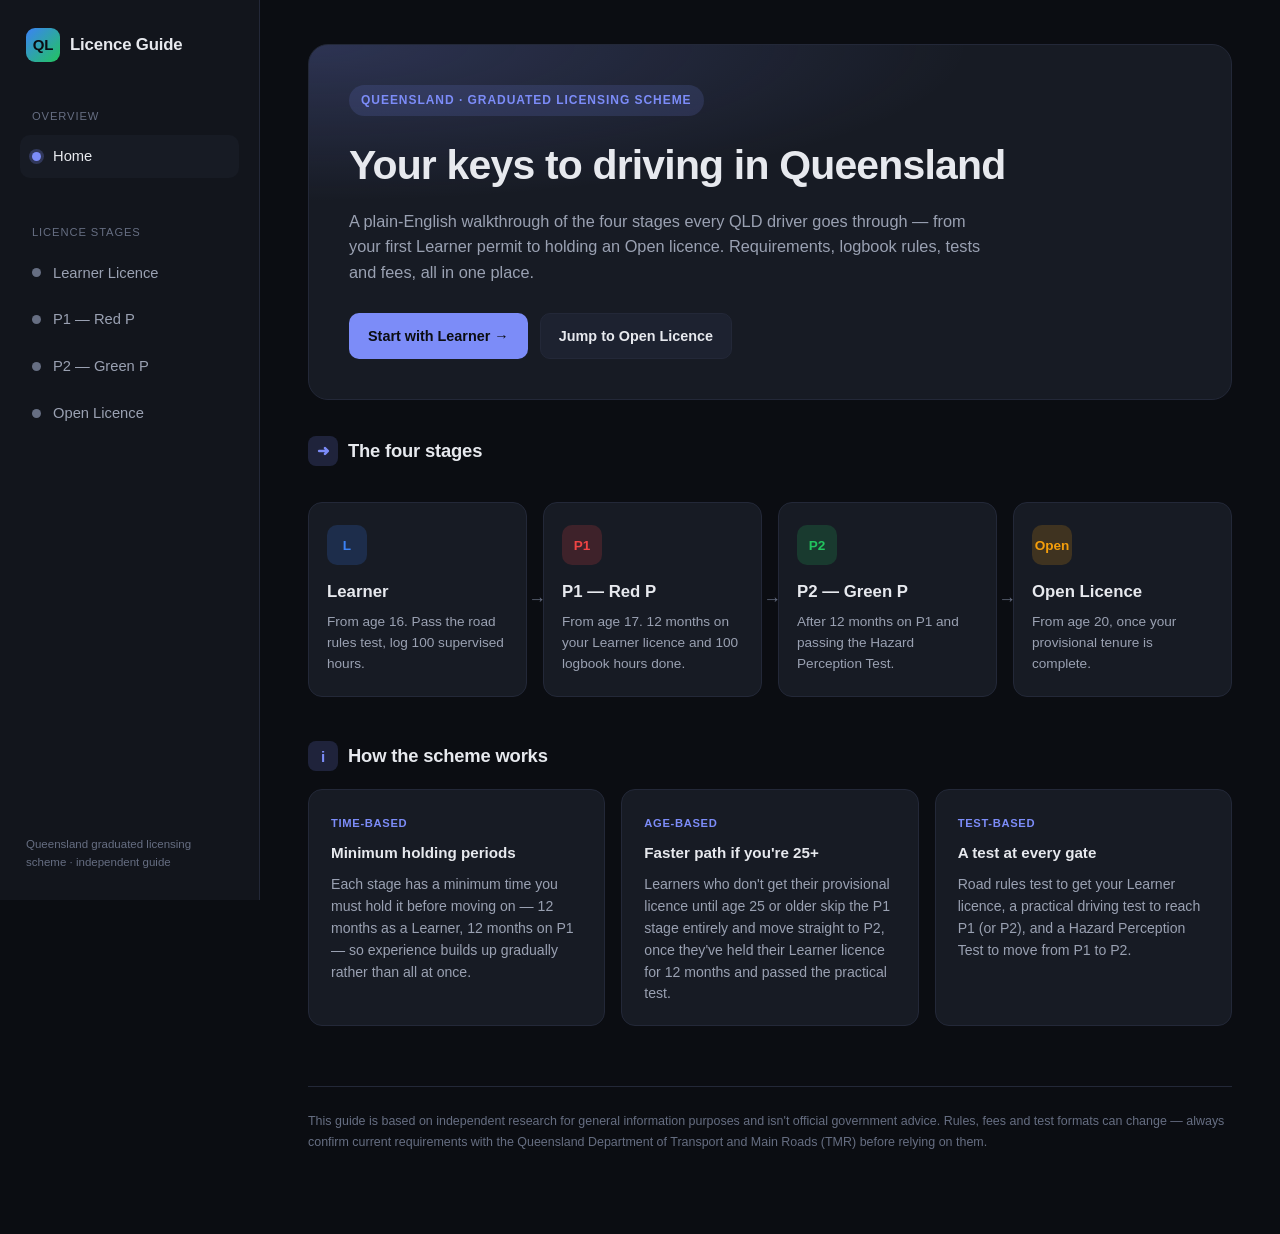
==== index.html @ 01618255 "Add QLD driver licence guide static site Multi-page site covering Learner, P1, P2, and Open licence " ====
<!DOCTYPE html>
<html lang="en">
<head>
<meta charset="UTF-8" />
<meta name="viewport" content="width=device-width, initial-scale=1.0" />
<title>QLD Driver Licence Guide</title>
<link rel="stylesheet" href="assets/css/style.css" />
</head>
<body>

<div class="mobile-topbar">
  <div class="brand"><span class="brand-mark">QL</span> Licence Guide</div>
  <button class="nav-toggle" aria-label="Open menu">☰</button>
</div>
<div class="scrim"></div>

<nav class="sidebar">
  <div class="brand"><span class="brand-mark">QL</span> Licence Guide</div>
  <div class="nav-group">
    <div class="nav-label">Overview</div>
    <a class="nav-link active" href="index.html"><span class="nav-dot"></span>Home</a>
  </div>
  <div class="nav-group">
    <div class="nav-label">Licence Stages</div>
    <a class="nav-link" data-color="learner" href="learner.html"><span class="nav-dot"></span>Learner Licence</a>
    <a class="nav-link" data-color="p1" href="p1.html"><span class="nav-dot"></span>P1 &mdash; Red P</a>
    <a class="nav-link" data-color="p2" href="p2.html"><span class="nav-dot"></span>P2 &mdash; Green P</a>
    <a class="nav-link" data-color="open" href="open.html"><span class="nav-dot"></span>Open Licence</a>
  </div>
  <div class="sidebar-footer">Queensland graduated licensing scheme &middot; independent guide</div>
</nav>

<main class="main">

  <section class="hero">
    <span class="hero-eyebrow">Queensland &middot; Graduated Licensing Scheme</span>
    <h1>Your keys to driving in Queensland</h1>
    <p class="lead">A plain-English walkthrough of the four stages every QLD driver goes through — from your first Learner permit to holding an Open licence. Requirements, logbook rules, tests and fees, all in one place.</p>
    <div class="hero-actions">
      <a class="btn btn-primary" href="learner.html">Start with Learner &rarr;</a>
      <a class="btn btn-ghost" href="open.html">Jump to Open Licence</a>
    </div>
  </section>

  <section class="section">
    <h2 class="section-title"><span class="icon">➜</span>The four stages</h2>
    <div class="journey">
      <a class="journey-step" style="--step-color: var(--accent-learner)" href="learner.html">
        <div class="badge">L</div>
        <h3>Learner</h3>
        <p>From age 16. Pass the road rules test, log 100 supervised hours.</p>
        <span class="arrow">&rarr;</span>
      </a>
      <a class="journey-step" style="--step-color: var(--accent-p1)" href="p1.html">
        <div class="badge">P1</div>
        <h3>P1 &mdash; Red P</h3>
        <p>From age 17. 12 months on your Learner licence and 100 logbook hours done.</p>
        <span class="arrow">&rarr;</span>
      </a>
      <a class="journey-step" style="--step-color: var(--accent-p2)" href="p2.html">
        <div class="badge">P2</div>
        <h3>P2 &mdash; Green P</h3>
        <p>After 12 months on P1 and passing the Hazard Perception Test.</p>
        <span class="arrow">&rarr;</span>
      </a>
      <a class="journey-step" style="--step-color: var(--accent-open)" href="open.html">
        <div class="badge">Open</div>
        <h3>Open Licence</h3>
        <p>From age 20, once your provisional tenure is complete.</p>
      </a>
    </div>
  </section>

  <section class="section">
    <h2 class="section-title"><span class="icon">i</span>How the scheme works</h2>
    <div class="card-grid">
      <div class="card">
        <span class="tag">Time-based</span>
        <h4>Minimum holding periods</h4>
        <p>Each stage has a minimum time you must hold it before moving on — 12 months as a Learner, 12 months on P1 — so experience builds up gradually rather than all at once.</p>
      </div>
      <div class="card">
        <span class="tag">Age-based</span>
        <h4>Faster path if you're 25+</h4>
        <p>Learners who don't get their provisional licence until age 25 or older skip the P1 stage entirely and move straight to P2, once they've held their Learner licence for 12 months and passed the practical test.</p>
      </div>
      <div class="card">
        <span class="tag">Test-based</span>
        <h4>A test at every gate</h4>
        <p>Road rules test to get your Learner licence, a practical driving test to reach P1 (or P2), and a Hazard Perception Test to move from P1 to P2.</p>
      </div>
    </div>
  </section>

  <footer class="site-footer">
    This guide is based on independent research for general information purposes and isn't official government advice. Rules, fees and test formats can change — always confirm current requirements with the Queensland Department of Transport and Main Roads (TMR) before relying on them.
  </footer>

</main>

<script src="assets/js/main.js"></script>
</body>
</html>
---- assets/css/style.css ----
:root {
  --bg: #0b0d12;
  --bg-elevated: #12151c;
  --card: #171b24;
  --card-hover: #1d2230;
  --border: #232838;
  --text: #e7e9ee;
  --text-dim: #9aa1b2;
  --text-faint: #666e82;

  --accent-home: #7c8cf8;
  --accent-learner: #3b82f6;
  --accent-p1: #ef4444;
  --accent-p2: #22c55e;
  --accent-open: #f59e0b;

  --accent: var(--accent-home);
  --radius: 14px;
}

* { box-sizing: border-box; }

html, body {
  margin: 0;
  padding: 0;
}

body {
  background: var(--bg);
  color: var(--text);
  font-family: "Inter", -apple-system, BlinkMacSystemFont, "Segoe UI", Roboto, Helvetica, Arial, sans-serif;
  line-height: 1.55;
  display: flex;
  min-height: 100vh;
}

a { color: inherit; text-decoration: none; }

/* ---------- Layout ---------- */

.sidebar {
  width: 260px;
  flex-shrink: 0;
  background: var(--bg-elevated);
  border-right: 1px solid var(--border);
  padding: 28px 20px;
  position: fixed;
  top: 0;
  left: 0;
  bottom: 0;
  display: flex;
  flex-direction: column;
  gap: 32px;
  z-index: 40;
  transition: transform 0.25s ease;
}

.brand {
  display: flex;
  align-items: center;
  gap: 10px;
  font-weight: 700;
  font-size: 1.05rem;
  letter-spacing: -0.01em;
  padding: 0 6px;
}

.brand-mark {
  width: 34px;
  height: 34px;
  border-radius: 9px;
  background: linear-gradient(135deg, var(--accent-learner), var(--accent-p2));
  display: flex;
  align-items: center;
  justify-content: center;
  font-size: 15px;
  font-weight: 800;
  color: #0b0d12;
  flex-shrink: 0;
}

.nav-group { display: flex; flex-direction: column; gap: 4px; }

.nav-label {
  font-size: 0.7rem;
  text-transform: uppercase;
  letter-spacing: 0.08em;
  color: var(--text-faint);
  padding: 0 12px;
  margin: 14px 0 6px;
}

.nav-link {
  display: flex;
  align-items: center;
  gap: 12px;
  padding: 10px 12px;
  border-radius: 10px;
  color: var(--text-dim);
  font-size: 0.92rem;
  font-weight: 500;
  transition: background 0.15s ease, color 0.15s ease;
}

.nav-link:hover { background: var(--card-hover); color: var(--text); }

.nav-link.active {
  background: var(--card);
  color: var(--text);
}

.nav-dot {
  width: 9px;
  height: 9px;
  border-radius: 50%;
  flex-shrink: 0;
  background: var(--text-faint);
}

.nav-link.active .nav-dot { background: var(--dot, var(--accent-home)); box-shadow: 0 0 0 3px color-mix(in srgb, var(--dot, var(--accent-home)) 25%, transparent); }
.nav-link[data-color="learner"] { --dot: var(--accent-learner); }
.nav-link[data-color="p1"] { --dot: var(--accent-p1); }
.nav-link[data-color="p2"] { --dot: var(--accent-p2); }
.nav-link[data-color="open"] { --dot: var(--accent-open); }

.sidebar-footer {
  margin-top: auto;
  font-size: 0.72rem;
  color: var(--text-faint);
  padding: 0 6px;
}

.nav-toggle {
  display: none;
}

.main {
  margin-left: 260px;
  flex: 1;
  min-width: 0;
  padding: 44px 48px 80px;
}

.mobile-topbar { display: none; }

/* ---------- Hero ---------- */

.hero {
  border-radius: 20px;
  padding: 40px 40px;
  background:
    radial-gradient(1100px 260px at 0% 0%, color-mix(in srgb, var(--accent) 22%, transparent), transparent 60%),
    var(--card);
  border: 1px solid var(--border);
  margin-bottom: 36px;
  position: relative;
  overflow: hidden;
}

.hero-eyebrow {
  display: inline-flex;
  align-items: center;
  gap: 8px;
  font-size: 0.75rem;
  font-weight: 600;
  text-transform: uppercase;
  letter-spacing: 0.08em;
  color: var(--accent);
  background: color-mix(in srgb, var(--accent) 15%, transparent);
  padding: 6px 12px;
  border-radius: 999px;
  margin-bottom: 18px;
}

.hero h1 {
  font-size: clamp(1.8rem, 3.2vw, 2.6rem);
  margin: 0 0 12px;
  letter-spacing: -0.02em;
}

.hero p.lead {
  color: var(--text-dim);
  max-width: 640px;
  font-size: 1.02rem;
  margin: 0;
}

.stat-row {
  display: flex;
  flex-wrap: wrap;
  gap: 12px;
  margin-top: 26px;
}

.stat-pill {
  background: var(--bg-elevated);
  border: 1px solid var(--border);
  border-radius: 12px;
  padding: 10px 16px;
  min-width: 130px;
}

.stat-pill .num {
  font-size: 1.15rem;
  font-weight: 700;
  color: var(--accent);
}

.stat-pill .label {
  font-size: 0.75rem;
  color: var(--text-faint);
  margin-top: 2px;
}

.hero-actions { display: flex; gap: 12px; margin-top: 28px; flex-wrap: wrap; }

.btn {
  display: inline-flex;
  align-items: center;
  gap: 8px;
  padding: 11px 18px;
  border-radius: 10px;
  font-size: 0.9rem;
  font-weight: 600;
  border: 1px solid var(--border);
}

.btn-primary {
  background: var(--accent);
  color: #0b0d12;
  border-color: transparent;
}

.btn-ghost { background: var(--card-hover); color: var(--text); }

/* ---------- Journey stepper (home page) ---------- */

.journey {
  display: grid;
  grid-template-columns: repeat(4, 1fr);
  gap: 16px;
  margin: 36px 0 44px;
}

.journey-step {
  background: var(--card);
  border: 1px solid var(--border);
  border-radius: var(--radius);
  padding: 22px 18px;
  position: relative;
  transition: transform 0.15s ease, border-color 0.15s ease;
}

.journey-step:hover { transform: translateY(-3px); border-color: color-mix(in srgb, var(--step-color) 50%, var(--border)); }

.journey-step .badge {
  width: 40px;
  height: 40px;
  border-radius: 10px;
  display: flex;
  align-items: center;
  justify-content: center;
  font-weight: 800;
  font-size: 0.85rem;
  background: color-mix(in srgb, var(--step-color) 18%, transparent);
  color: var(--step-color);
  margin-bottom: 14px;
}

.journey-step h3 { margin: 0 0 6px; font-size: 1.05rem; }
.journey-step p { margin: 0; color: var(--text-dim); font-size: 0.85rem; }
.journey-step .arrow { position: absolute; right: -20px; top: 50%; transform: translateY(-50%); color: var(--text-faint); font-size: 1.1rem; }
.journey-step:last-child .arrow { display: none; }

/* ---------- Content sections ---------- */

.section { margin-bottom: 40px; }

.section-title {
  display: flex;
  align-items: center;
  gap: 10px;
  font-size: 1.15rem;
  margin: 0 0 18px;
  letter-spacing: -0.01em;
}

.section-title .icon {
  width: 30px;
  height: 30px;
  border-radius: 8px;
  background: color-mix(in srgb, var(--accent) 18%, transparent);
  color: var(--accent);
  display: flex;
  align-items: center;
  justify-content: center;
  font-size: 0.95rem;
}

.card-grid {
  display: grid;
  grid-template-columns: repeat(auto-fit, minmax(260px, 1fr));
  gap: 16px;
}

.card {
  background: var(--card);
  border: 1px solid var(--border);
  border-radius: var(--radius);
  padding: 20px 22px;
}

.card h4 {
  margin: 0 0 10px;
  font-size: 0.95rem;
  color: var(--text);
}

.card ul { margin: 0; padding-left: 18px; color: var(--text-dim); font-size: 0.88rem; }
.card li { margin-bottom: 6px; }
.card p { color: var(--text-dim); font-size: 0.88rem; margin: 0 0 8px; }
.card p:last-child { margin-bottom: 0; }

.card .tag {
  display: inline-block;
  font-size: 0.7rem;
  font-weight: 700;
  text-transform: uppercase;
  letter-spacing: 0.06em;
  color: var(--accent);
  margin-bottom: 8px;
}

.callout {
  border: 1px solid color-mix(in srgb, var(--accent) 35%, var(--border));
  background: color-mix(in srgb, var(--accent) 10%, var(--card));
  border-radius: var(--radius);
  padding: 18px 20px;
  font-size: 0.9rem;
  color: var(--text);
}

.callout strong { color: var(--accent); }

.two-col {
  display: grid;
  grid-template-columns: 1fr 1fr;
  gap: 16px;
}

.test-breakdown {
  display: grid;
  grid-template-columns: repeat(3, 1fr);
  gap: 14px;
  margin-top: 4px;
}

.test-stat {
  background: var(--bg-elevated);
  border: 1px solid var(--border);
  border-radius: 12px;
  padding: 16px;
  text-align: center;
}

.test-stat .big { font-size: 1.4rem; font-weight: 800; color: var(--accent); }
.test-stat .small { font-size: 0.75rem; color: var(--text-faint); margin-top: 4px; }

.next-step {
  margin-top: 44px;
  padding: 22px 24px;
  border-radius: var(--radius);
  border: 1px dashed var(--border);
  display: flex;
  align-items: center;
  justify-content: space-between;
  gap: 20px;
  flex-wrap: wrap;
}

.next-step .label { color: var(--text-faint); font-size: 0.78rem; text-transform: uppercase; letter-spacing: 0.06em; margin-bottom: 4px; }
.next-step .title { font-size: 1.05rem; font-weight: 700; }

footer.site-footer {
  margin-top: 60px;
  padding-top: 24px;
  border-top: 1px solid var(--border);
  color: var(--text-faint);
  font-size: 0.78rem;
  line-height: 1.7;
}

/* ---------- Responsive ---------- */

@media (max-width: 900px) {
  .sidebar {
    transform: translateX(-100%);
  }
  .sidebar.open { transform: translateX(0); }

  .main { margin-left: 0; padding: 90px 20px 60px; }

  .mobile-topbar {
    display: flex;
    align-items: center;
    justify-content: space-between;
    position: fixed;
    top: 0; left: 0; right: 0;
    height: 60px;
    padding: 0 18px;
    background: var(--bg-elevated);
    border-bottom: 1px solid var(--border);
    z-index: 50;
  }

  .nav-toggle {
    display: flex;
    align-items: center;
    justify-content: center;
    width: 38px;
    height: 38px;
    border-radius: 9px;
    background: var(--card);
    border: 1px solid var(--border);
    color: var(--text);
    font-size: 1.1rem;
  }

  .journey { grid-template-columns: 1fr; }
  .journey-step .arrow { display: none; }
  .two-col { grid-template-columns: 1fr; }
  .test-breakdown { grid-template-columns: 1fr; }
  .hero { padding: 28px 22px; }
}

.scrim {
  display: none;
  position: fixed;
  inset: 0;
  background: rgba(0,0,0,0.5);
  z-index: 30;
}
.scrim.open { display: block; }
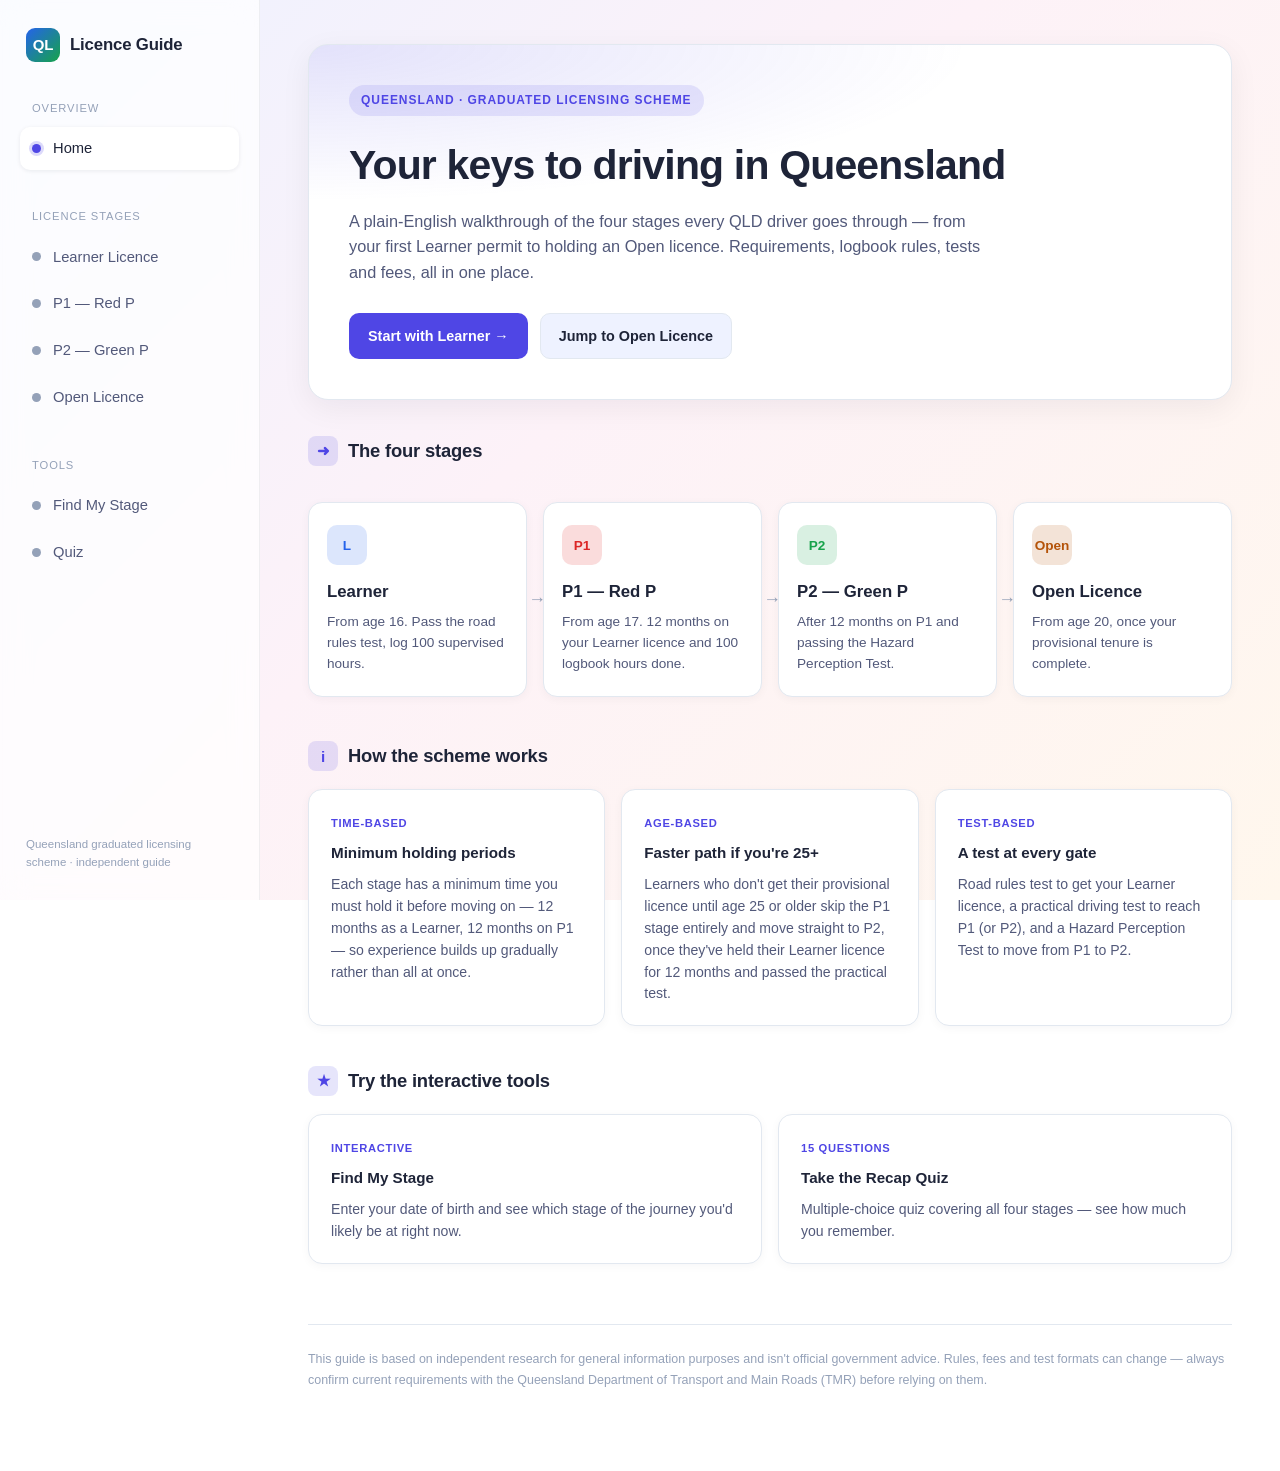
==== commit 03055bad: "Add interactive age checker, 15-question quiz, and light theme - Find My Stage: enter a birth date t" ====
--- a/index.html
+++ b/index.html
@@ -26,6 +26,11 @@
     <a class="nav-link" data-color="p1" href="p1.html"><span class="nav-dot"></span>P1 &mdash; Red P</a>
     <a class="nav-link" data-color="p2" href="p2.html"><span class="nav-dot"></span>P2 &mdash; Green P</a>
     <a class="nav-link" data-color="open" href="open.html"><span class="nav-dot"></span>Open Licence</a>
+  </div>
+  <div class="nav-group">
+    <div class="nav-label">Tools</div>
+    <a class="nav-link" data-color="tool" href="age-checker.html"><span class="nav-dot"></span>Find My Stage</a>
+    <a class="nav-link" data-color="tool" href="quiz.html"><span class="nav-dot"></span>Quiz</a>
   </div>
   <div class="sidebar-footer">Queensland graduated licensing scheme &middot; independent guide</div>
 </nav>
@@ -92,6 +97,22 @@
     </div>
   </section>
 
+  <section class="section">
+    <h2 class="section-title"><span class="icon">★</span>Try the interactive tools</h2>
+    <div class="two-col">
+      <a class="card" href="age-checker.html" style="display:block;">
+        <span class="tag">Interactive</span>
+        <h4>Find My Stage</h4>
+        <p>Enter your date of birth and see which stage of the journey you'd likely be at right now.</p>
+      </a>
+      <a class="card" href="quiz.html" style="display:block;">
+        <span class="tag">15 Questions</span>
+        <h4>Take the Recap Quiz</h4>
+        <p>Multiple-choice quiz covering all four stages — see how much you remember.</p>
+      </a>
+    </div>
+  </section>
+
   <footer class="site-footer">
     This guide is based on independent research for general information purposes and isn't official government advice. Rules, fees and test formats can change — always confirm current requirements with the Queensland Department of Transport and Main Roads (TMR) before relying on them.
   </footer>
--- a/assets/css/style.css
+++ b/assets/css/style.css
@@ -1,18 +1,18 @@
 :root {
-  --bg: #0b0d12;
-  --bg-elevated: #12151c;
-  --card: #171b24;
-  --card-hover: #1d2230;
-  --border: #232838;
-  --text: #e7e9ee;
-  --text-dim: #9aa1b2;
-  --text-faint: #666e82;
-
-  --accent-home: #7c8cf8;
-  --accent-learner: #3b82f6;
-  --accent-p1: #ef4444;
-  --accent-p2: #22c55e;
-  --accent-open: #f59e0b;
+  --bg-grad: linear-gradient(135deg, #eef2ff 0%, #fdf2f8 45%, #fff7ed 100%);
+  --bg-elevated: #f1f5f9;
+  --card: #ffffff;
+  --card-hover: #eef2ff;
+  --border: #e2e8f0;
+  --text: #1e2438;
+  --text-dim: #52597a;
+  --text-faint: #94a1b8;
+
+  --accent-home: #4f46e5;
+  --accent-learner: #2563eb;
+  --accent-p1: #dc2626;
+  --accent-p2: #16a34a;
+  --accent-open: #b45309;
 
   --accent: var(--accent-home);
   --radius: 14px;
@@ -26,7 +26,8 @@
 }
 
 body {
-  background: var(--bg);
+  background: var(--bg-grad);
+  background-attachment: fixed;
   color: var(--text);
   font-family: "Inter", -apple-system, BlinkMacSystemFont, "Segoe UI", Roboto, Helvetica, Arial, sans-serif;
   line-height: 1.55;
@@ -41,8 +42,10 @@
 .sidebar {
   width: 260px;
   flex-shrink: 0;
-  background: var(--bg-elevated);
-  border-right: 1px solid var(--border);
+  background: rgba(255, 255, 255, 0.72);
+  backdrop-filter: blur(14px);
+  -webkit-backdrop-filter: blur(14px);
+  border-right: 1px solid rgba(15, 23, 42, 0.06);
   padding: 28px 20px;
   position: fixed;
   top: 0;
@@ -50,9 +53,10 @@
   bottom: 0;
   display: flex;
   flex-direction: column;
-  gap: 32px;
+  gap: 28px;
   z-index: 40;
   transition: transform 0.25s ease;
+  overflow-y: auto;
 }
 
 .brand {
@@ -63,6 +67,7 @@
   font-size: 1.05rem;
   letter-spacing: -0.01em;
   padding: 0 6px;
+  color: var(--text);
 }
 
 .brand-mark {
@@ -75,7 +80,7 @@
   justify-content: center;
   font-size: 15px;
   font-weight: 800;
-  color: #0b0d12;
+  color: #fff;
   flex-shrink: 0;
 }
 
@@ -87,7 +92,7 @@
   letter-spacing: 0.08em;
   color: var(--text-faint);
   padding: 0 12px;
-  margin: 14px 0 6px;
+  margin: 10px 0 6px;
 }
 
 .nav-link {
@@ -107,6 +112,7 @@
 .nav-link.active {
   background: var(--card);
   color: var(--text);
+  box-shadow: 0 1px 4px rgba(15, 23, 42, 0.08);
 }
 
 .nav-dot {
@@ -117,11 +123,12 @@
   background: var(--text-faint);
 }
 
-.nav-link.active .nav-dot { background: var(--dot, var(--accent-home)); box-shadow: 0 0 0 3px color-mix(in srgb, var(--dot, var(--accent-home)) 25%, transparent); }
+.nav-link.active .nav-dot { background: var(--dot, var(--accent-home)); box-shadow: 0 0 0 3px color-mix(in srgb, var(--dot, var(--accent-home)) 20%, transparent); }
 .nav-link[data-color="learner"] { --dot: var(--accent-learner); }
 .nav-link[data-color="p1"] { --dot: var(--accent-p1); }
 .nav-link[data-color="p2"] { --dot: var(--accent-p2); }
 .nav-link[data-color="open"] { --dot: var(--accent-open); }
+.nav-link[data-color="tool"] { --dot: var(--accent-home); }
 
 .sidebar-footer {
   margin-top: auto;
@@ -149,9 +156,10 @@
   border-radius: 20px;
   padding: 40px 40px;
   background:
-    radial-gradient(1100px 260px at 0% 0%, color-mix(in srgb, var(--accent) 22%, transparent), transparent 60%),
+    radial-gradient(1100px 260px at 0% 0%, color-mix(in srgb, var(--accent) 16%, transparent), transparent 60%),
     var(--card);
   border: 1px solid var(--border);
+  box-shadow: 0 8px 30px rgba(15, 23, 42, 0.06);
   margin-bottom: 36px;
   position: relative;
   overflow: hidden;
@@ -166,7 +174,7 @@
   text-transform: uppercase;
   letter-spacing: 0.08em;
   color: var(--accent);
-  background: color-mix(in srgb, var(--accent) 15%, transparent);
+  background: color-mix(in srgb, var(--accent) 12%, transparent);
   padding: 6px 12px;
   border-radius: 999px;
   margin-bottom: 18px;
@@ -176,6 +184,7 @@
   font-size: clamp(1.8rem, 3.2vw, 2.6rem);
   margin: 0 0 12px;
   letter-spacing: -0.02em;
+  color: var(--text);
 }
 
 .hero p.lead {
@@ -223,15 +232,18 @@
   font-size: 0.9rem;
   font-weight: 600;
   border: 1px solid var(--border);
+  cursor: pointer;
+  font-family: inherit;
 }
 
 .btn-primary {
   background: var(--accent);
-  color: #0b0d12;
+  color: #fff;
   border-color: transparent;
 }
 
 .btn-ghost { background: var(--card-hover); color: var(--text); }
+.btn:disabled { opacity: 0.5; cursor: not-allowed; }
 
 /* ---------- Journey stepper (home page) ---------- */
 
@@ -248,6 +260,7 @@
   border-radius: var(--radius);
   padding: 22px 18px;
   position: relative;
+  box-shadow: 0 2px 10px rgba(15, 23, 42, 0.04);
   transition: transform 0.15s ease, border-color 0.15s ease;
 }
 
@@ -262,12 +275,12 @@
   justify-content: center;
   font-weight: 800;
   font-size: 0.85rem;
-  background: color-mix(in srgb, var(--step-color) 18%, transparent);
+  background: color-mix(in srgb, var(--step-color) 16%, transparent);
   color: var(--step-color);
   margin-bottom: 14px;
 }
 
-.journey-step h3 { margin: 0 0 6px; font-size: 1.05rem; }
+.journey-step h3 { margin: 0 0 6px; font-size: 1.05rem; color: var(--text); }
 .journey-step p { margin: 0; color: var(--text-dim); font-size: 0.85rem; }
 .journey-step .arrow { position: absolute; right: -20px; top: 50%; transform: translateY(-50%); color: var(--text-faint); font-size: 1.1rem; }
 .journey-step:last-child .arrow { display: none; }
@@ -283,13 +296,14 @@
   font-size: 1.15rem;
   margin: 0 0 18px;
   letter-spacing: -0.01em;
+  color: var(--text);
 }
 
 .section-title .icon {
   width: 30px;
   height: 30px;
   border-radius: 8px;
-  background: color-mix(in srgb, var(--accent) 18%, transparent);
+  background: color-mix(in srgb, var(--accent) 14%, transparent);
   color: var(--accent);
   display: flex;
   align-items: center;
@@ -308,6 +322,7 @@
   border: 1px solid var(--border);
   border-radius: var(--radius);
   padding: 20px 22px;
+  box-shadow: 0 2px 10px rgba(15, 23, 42, 0.04);
 }
 
 .card h4 {
@@ -332,8 +347,8 @@
 }
 
 .callout {
-  border: 1px solid color-mix(in srgb, var(--accent) 35%, var(--border));
-  background: color-mix(in srgb, var(--accent) 10%, var(--card));
+  border: 1px solid color-mix(in srgb, var(--accent) 30%, var(--border));
+  background: color-mix(in srgb, var(--accent) 8%, var(--card));
   border-radius: var(--radius);
   padding: 18px 20px;
   font-size: 0.9rem;
@@ -371,6 +386,7 @@
   padding: 22px 24px;
   border-radius: var(--radius);
   border: 1px dashed var(--border);
+  background: rgba(255, 255, 255, 0.5);
   display: flex;
   align-items: center;
   justify-content: space-between;
@@ -379,7 +395,8 @@
 }
 
 .next-step .label { color: var(--text-faint); font-size: 0.78rem; text-transform: uppercase; letter-spacing: 0.06em; margin-bottom: 4px; }
-.next-step .title { font-size: 1.05rem; font-weight: 700; }
+.next-step .title { font-size: 1.05rem; font-weight: 700; color: var(--text); }
+.next-step .actions { display: flex; gap: 10px; flex-wrap: wrap; }
 
 footer.site-footer {
   margin-top: 60px;
@@ -389,6 +406,156 @@
   font-size: 0.78rem;
   line-height: 1.7;
 }
+
+/* ---------- Age checker ---------- */
+
+.checker-box {
+  background: var(--card);
+  border: 1px solid var(--border);
+  border-radius: var(--radius);
+  padding: 28px 26px;
+  box-shadow: 0 4px 20px rgba(15, 23, 42, 0.06);
+}
+
+.field-row { display: flex; gap: 14px; flex-wrap: wrap; align-items: flex-end; }
+
+.field { display: flex; flex-direction: column; gap: 6px; }
+
+.field label {
+  font-size: 0.72rem;
+  color: var(--text-faint);
+  font-weight: 700;
+  text-transform: uppercase;
+  letter-spacing: 0.05em;
+}
+
+.input {
+  padding: 11px 14px;
+  border-radius: 10px;
+  border: 1px solid var(--border);
+  background: #fff;
+  color: var(--text);
+  font-size: 0.92rem;
+  font-family: inherit;
+  min-width: 140px;
+}
+
+.input:focus { outline: 2px solid var(--accent); outline-offset: 1px; border-color: var(--accent); }
+
+.error-text { color: #dc2626; font-size: 0.85rem; margin-top: 12px; display: none; }
+.error-text.show { display: block; }
+
+.result-panel {
+  margin-top: 28px;
+  border-radius: var(--radius);
+  border: 1px solid color-mix(in srgb, var(--result-color, var(--accent)) 35%, var(--border));
+  background: color-mix(in srgb, var(--result-color, var(--accent)) 8%, var(--card));
+  padding: 26px;
+  display: none;
+}
+
+.result-panel.show { display: block; }
+
+.result-badge {
+  width: 52px;
+  height: 52px;
+  border-radius: 14px;
+  background: color-mix(in srgb, var(--result-color) 18%, transparent);
+  color: var(--result-color);
+  display: flex;
+  align-items: center;
+  justify-content: center;
+  font-weight: 800;
+  font-size: 1.05rem;
+  margin-bottom: 14px;
+}
+
+.result-panel h3 { margin: 0 0 6px; font-size: 1.3rem; color: var(--result-color); }
+.result-age { font-size: 0.85rem; color: var(--text-faint); margin-bottom: 14px; }
+.result-panel p.body-text { color: var(--text-dim); font-size: 0.92rem; margin: 0 0 18px; max-width: 640px; }
+.result-actions { display: flex; gap: 12px; flex-wrap: wrap; }
+.disclaimer-note { margin-top: 18px; font-size: 0.76rem; color: var(--text-faint); }
+
+/* ---------- Quiz ---------- */
+
+.quiz-progress-bar {
+  height: 6px;
+  border-radius: 999px;
+  background: var(--bg-elevated);
+  overflow: hidden;
+  margin-bottom: 28px;
+}
+
+.quiz-progress-fill {
+  height: 100%;
+  background: var(--accent);
+  width: 0%;
+  transition: width 0.2s ease;
+}
+
+.quiz-question {
+  background: var(--card);
+  border: 1px solid var(--border);
+  border-radius: var(--radius);
+  padding: 22px 24px;
+  margin-bottom: 16px;
+  box-shadow: 0 2px 10px rgba(15, 23, 42, 0.04);
+}
+
+.quiz-question .q-num {
+  font-size: 0.75rem;
+  font-weight: 700;
+  color: var(--accent);
+  text-transform: uppercase;
+  letter-spacing: 0.06em;
+  margin-bottom: 8px;
+}
+
+.quiz-question h4 { margin: 0 0 16px; font-size: 1rem; color: var(--text); }
+
+.quiz-options { display: flex; flex-direction: column; gap: 10px; }
+
+.option-label {
+  display: flex;
+  align-items: center;
+  gap: 10px;
+  padding: 11px 14px;
+  border-radius: 10px;
+  border: 1px solid var(--border);
+  background: #fff;
+  font-size: 0.9rem;
+  color: var(--text);
+  cursor: pointer;
+  transition: border-color 0.15s ease, background 0.15s ease;
+}
+
+.option-label:hover { border-color: var(--accent); }
+.option-label input { accent-color: var(--accent); width: 16px; height: 16px; flex-shrink: 0; }
+.option-label.selected { border-color: var(--accent); background: color-mix(in srgb, var(--accent) 8%, white); }
+.option-label.correct { border-color: #16a34a; background: color-mix(in srgb, #16a34a 12%, white); }
+.option-label.incorrect { border-color: #dc2626; background: color-mix(in srgb, #dc2626 12%, white); }
+.option-label.disabled { cursor: default; }
+
+.unanswered-warning { color: #dc2626; font-size: 0.85rem; margin: 4px 0 20px; display: none; }
+.unanswered-warning.show { display: block; }
+
+.quiz-score-panel {
+  text-align: center;
+  padding: 44px 28px;
+  background: var(--card);
+  border: 1px solid var(--border);
+  border-radius: var(--radius);
+  box-shadow: 0 4px 20px rgba(15, 23, 42, 0.06);
+  margin-bottom: 28px;
+  display: none;
+}
+
+.quiz-score-panel.show { display: block; }
+
+.score-big { font-size: 3rem; font-weight: 800; color: var(--accent); }
+.score-label { color: var(--text-faint); font-size: 0.85rem; margin-top: 4px; }
+.score-message { font-size: 1.15rem; font-weight: 700; margin: 18px 0 8px; color: var(--text); }
+.score-sub { color: var(--text-dim); font-size: 0.9rem; max-width: 440px; margin: 0 auto 24px; }
 
 /* ---------- Responsive ---------- */
 
@@ -408,7 +575,8 @@
     top: 0; left: 0; right: 0;
     height: 60px;
     padding: 0 18px;
-    background: var(--bg-elevated);
+    background: rgba(255, 255, 255, 0.85);
+    backdrop-filter: blur(14px);
     border-bottom: 1px solid var(--border);
     z-index: 50;
   }
@@ -431,13 +599,15 @@
   .two-col { grid-template-columns: 1fr; }
   .test-breakdown { grid-template-columns: 1fr; }
   .hero { padding: 28px 22px; }
+  .field-row { flex-direction: column; align-items: stretch; }
+  .input { min-width: 0; width: 100%; }
 }
 
 .scrim {
   display: none;
   position: fixed;
   inset: 0;
-  background: rgba(0,0,0,0.5);
+  background: rgba(15, 23, 42, 0.25);
   z-index: 30;
 }
 .scrim.open { display: block; }
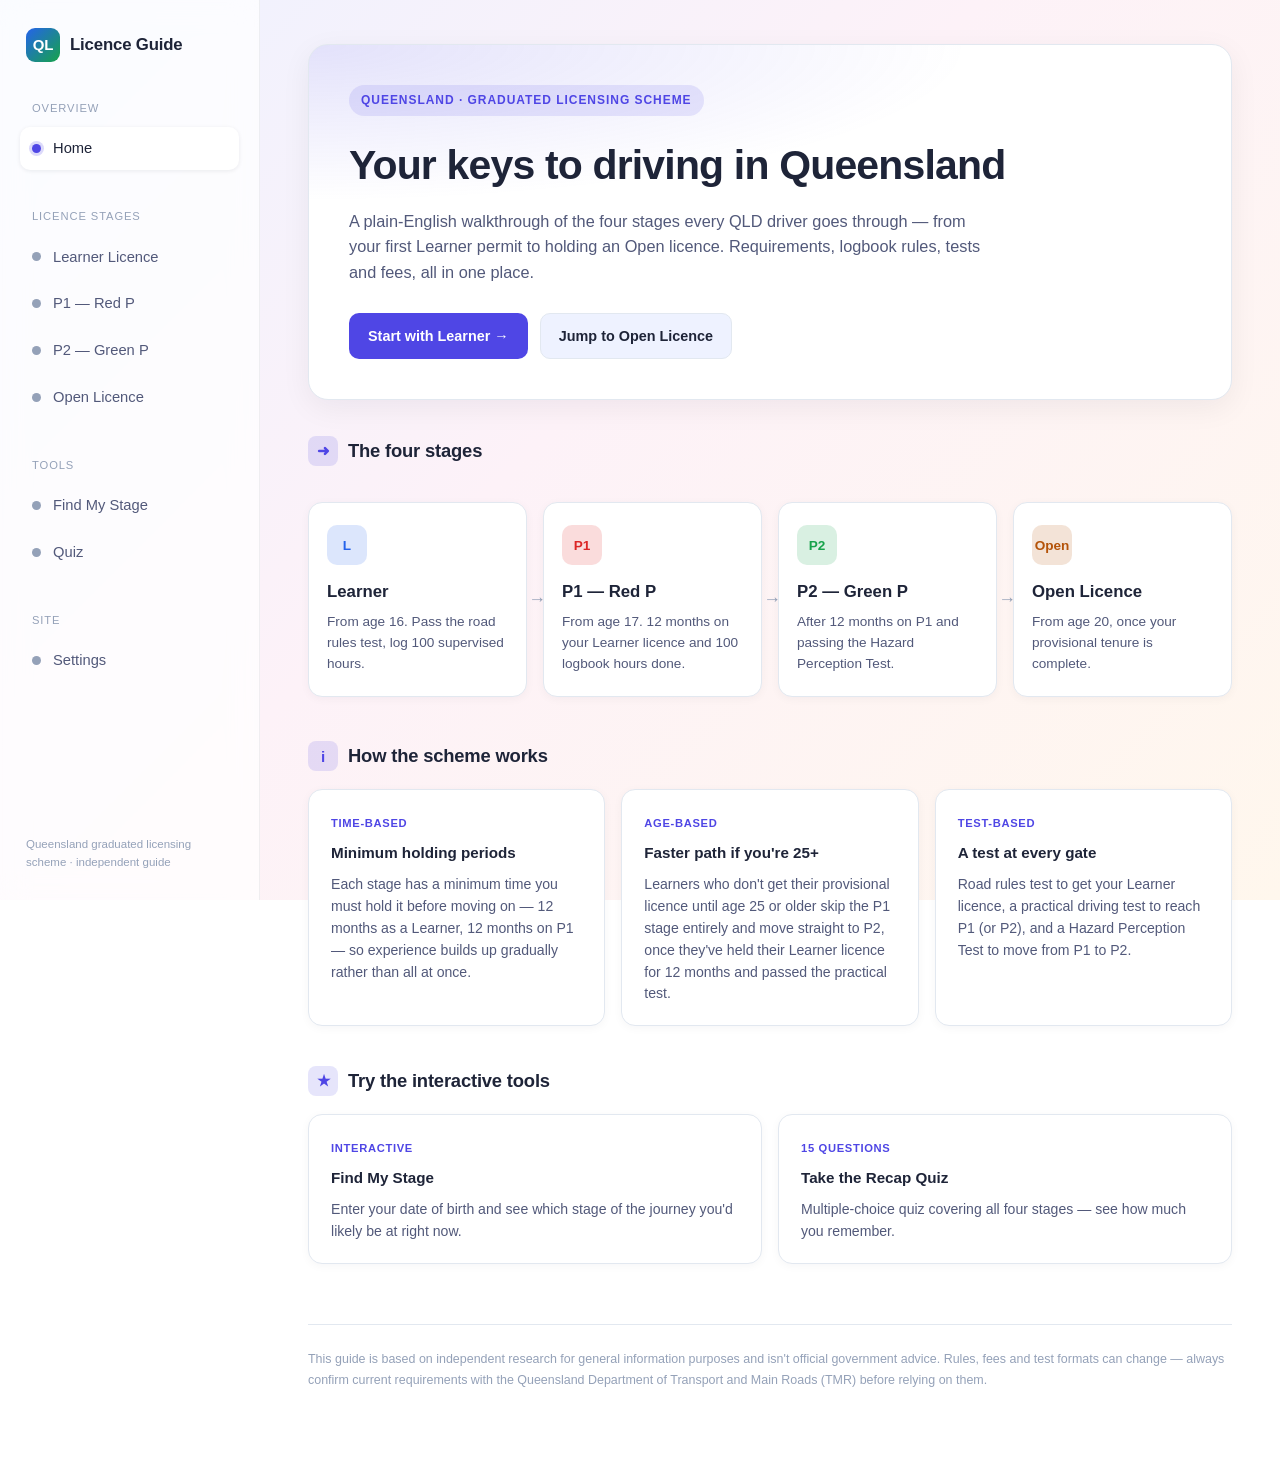
==== commit 130b7c62: "Add Settings page: light/dark toggle and password-gated live editor - Settings page with a Light/Dar" ====
--- a/index.html
+++ b/index.html
@@ -3,6 +3,7 @@
 <head>
 <meta charset="UTF-8" />
 <meta name="viewport" content="width=device-width, initial-scale=1.0" />
+<script>try{document.documentElement.setAttribute('data-theme', localStorage.getItem('theme')||'light');}catch(e){}</script>
 <title>QLD Driver Licence Guide</title>
 <link rel="stylesheet" href="assets/css/style.css" />
 </head>
@@ -32,10 +33,14 @@
     <a class="nav-link" data-color="tool" href="age-checker.html"><span class="nav-dot"></span>Find My Stage</a>
     <a class="nav-link" data-color="tool" href="quiz.html"><span class="nav-dot"></span>Quiz</a>
   </div>
+  <div class="nav-group">
+    <div class="nav-label">Site</div>
+    <a class="nav-link" data-color="tool" href="settings.html"><span class="nav-dot"></span>Settings</a>
+  </div>
   <div class="sidebar-footer">Queensland graduated licensing scheme &middot; independent guide</div>
 </nav>
 
-<main class="main">
+<main class="main" id="page-main">
 
   <section class="hero">
     <span class="hero-eyebrow">Queensland &middot; Graduated Licensing Scheme</span>
@@ -120,5 +125,6 @@
 </main>
 
 <script src="assets/js/main.js"></script>
+<script src="assets/js/editor.js"></script>
 </body>
 </html>
--- a/assets/css/style.css
+++ b/assets/css/style.css
@@ -16,6 +16,29 @@
 
   --accent: var(--accent-home);
   --radius: 14px;
+}
+
+:root[data-theme="dark"] {
+  --bg-grad: linear-gradient(135deg, #0b0d12 0%, #14111c 50%, #0d1117 100%);
+  --bg-elevated: #1a1f2b;
+  --card: #171b24;
+  --card-hover: #232838;
+  --border: #2a3040;
+  --text: #e7e9ee;
+  --text-dim: #9aa1b2;
+  --text-faint: #666e82;
+
+  --accent-home: #7c8cf8;
+  --accent-learner: #3b82f6;
+  --accent-p1: #ef4444;
+  --accent-p2: #22c55e;
+  --accent-open: #f59e0b;
+}
+
+:root[data-theme="dark"] .sidebar,
+:root[data-theme="dark"] .mobile-topbar {
+  background: rgba(23, 27, 36, 0.82);
+  border-color: rgba(255, 255, 255, 0.06);
 }
 
 * { box-sizing: border-box; }
@@ -610,4 +633,109 @@
   background: rgba(15, 23, 42, 0.25);
   z-index: 30;
 }
+
+/* ---------- Settings page ---------- */
+
+.toggle-row { display: flex; gap: 10px; flex-wrap: wrap; }
+
+.toggle-btn {
+  padding: 11px 20px;
+  border-radius: 10px;
+  border: 1px solid var(--border);
+  background: var(--card);
+  color: var(--text-dim);
+  font-size: 0.9rem;
+  font-weight: 600;
+  cursor: pointer;
+  font-family: inherit;
+}
+
+.toggle-btn.active {
+  border-color: var(--accent);
+  background: color-mix(in srgb, var(--accent) 12%, var(--card));
+  color: var(--accent);
+}
+
+.status-line {
+  display: inline-flex;
+  align-items: center;
+  gap: 8px;
+  font-size: 0.85rem;
+  color: var(--text-dim);
+  margin-bottom: 16px;
+}
+
+.status-dot { width: 9px; height: 9px; border-radius: 50%; background: var(--text-faint); }
+.status-dot.on { background: #16a34a; }
+
+/* ---------- Live edit toolbar ---------- */
+
+.editor-toolbar {
+  position: fixed;
+  bottom: 20px;
+  left: 50%;
+  transform: translateX(-50%);
+  background: var(--card);
+  border: 1px solid var(--border);
+  border-radius: 14px;
+  box-shadow: 0 8px 30px rgba(15, 23, 42, 0.2);
+  padding: 10px 14px;
+  display: flex;
+  align-items: center;
+  gap: 8px;
+  flex-wrap: wrap;
+  z-index: 70;
+  max-width: 94vw;
+}
+
+.editor-toolbar .et-label {
+  font-size: 0.68rem;
+  font-weight: 700;
+  text-transform: uppercase;
+  letter-spacing: 0.05em;
+  color: var(--accent-home);
+  margin-right: 2px;
+}
+
+.editor-toolbar select,
+.editor-toolbar input[type="color"] {
+  padding: 6px 8px;
+  border-radius: 8px;
+  border: 1px solid var(--border);
+  background: var(--card);
+  color: var(--text);
+  font-size: 0.8rem;
+  font-family: inherit;
+}
+
+.editor-toolbar input[type="color"] {
+  padding: 2px;
+  width: 34px;
+  height: 30px;
+  cursor: pointer;
+}
+
+.editor-toolbar .btn { padding: 7px 12px; font-size: 0.8rem; }
+
+.editor-hint {
+  position: fixed;
+  bottom: 82px;
+  left: 50%;
+  transform: translateX(-50%);
+  background: var(--text);
+  color: var(--card);
+  font-size: 0.72rem;
+  padding: 6px 12px;
+  border-radius: 8px;
+  opacity: 0.9;
+  z-index: 70;
+  white-space: nowrap;
+  max-width: 90vw;
+  overflow: hidden;
+  text-overflow: ellipsis;
+  pointer-events: none;
+}
+
+.editor-selected { outline: 2px dashed var(--accent-home) !important; outline-offset: 2px; }
+[contenteditable="true"] { outline: none; }
 .scrim.open { display: block; }
